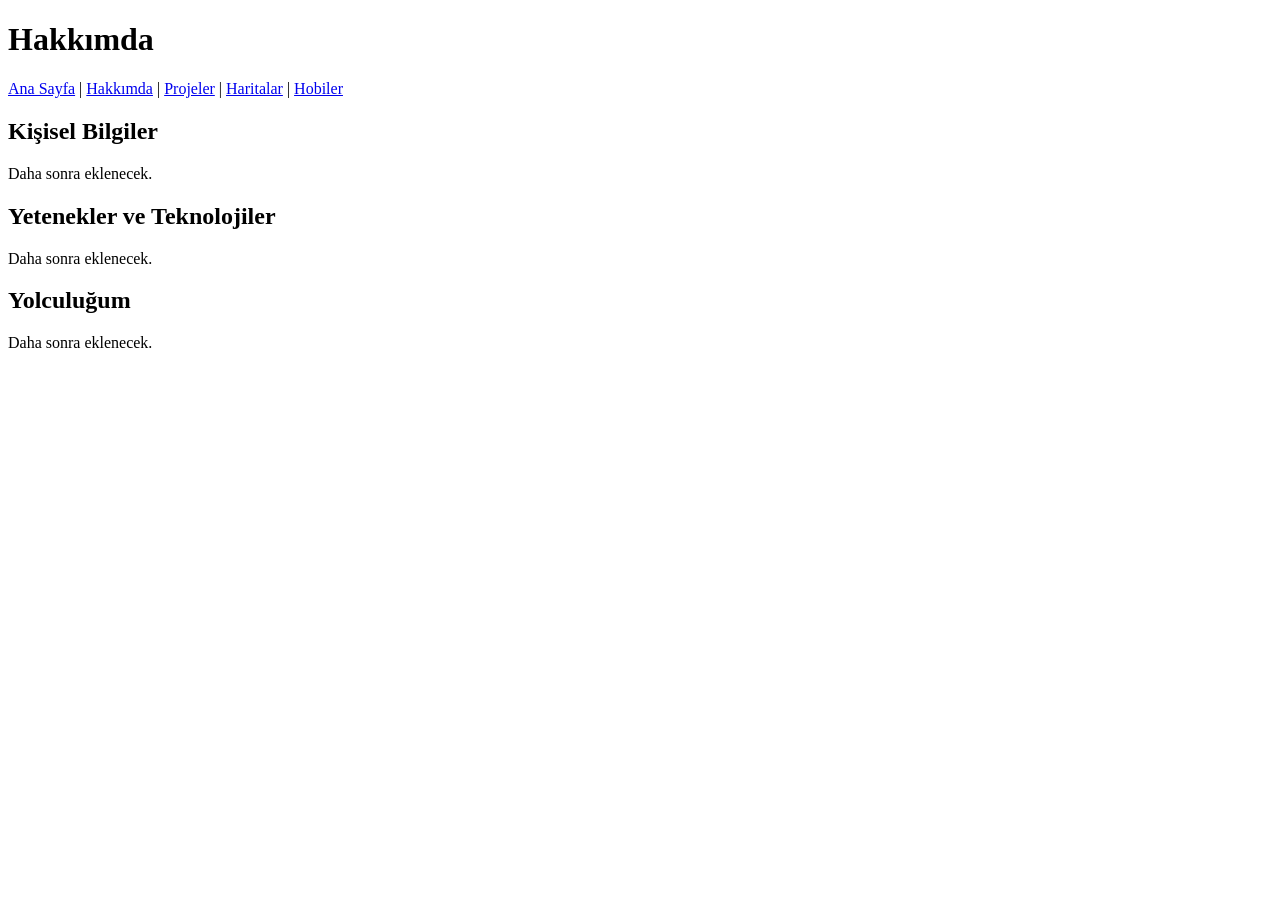
==== about.html @ f2628455 "Created the HTML structure for five pages" ====
<!DOCTYPE html>
<html lang="tr">
<head>
    <meta charset="UTF-8">
    <meta name="viewport" content="width=device-width, initial-scale=1.0">
    <title>Hakkımda</title>
</head>
<body>
    <header>
        <h1>Hakkımda</h1>
    </header>
    <nav aria-label="Ana menü">
    <a href="index.html">Ana Sayfa</a> |
    <a href="about.html">Hakkımda</a> |
    <a href="projects.html">Projeler</a> |
    <a href="maps.html">Haritalar</a> |
    <a href="hobbies.html">Hobiler</a>
</nav>

    <main>
        <section>
            <h2>Kişisel Bilgiler</h2>
            <p>Daha sonra eklenecek.</p>
        </section>

        <section>
            <h2>Yetenekler ve Teknolojiler</h2>
            <p>Daha sonra eklenecek.</p>
        </section>

        <section>
            <h2>Yolculuğum</h2>
            <p>Daha sonra eklenecek.</p>
        </section>
    </main>
</body>
</html>
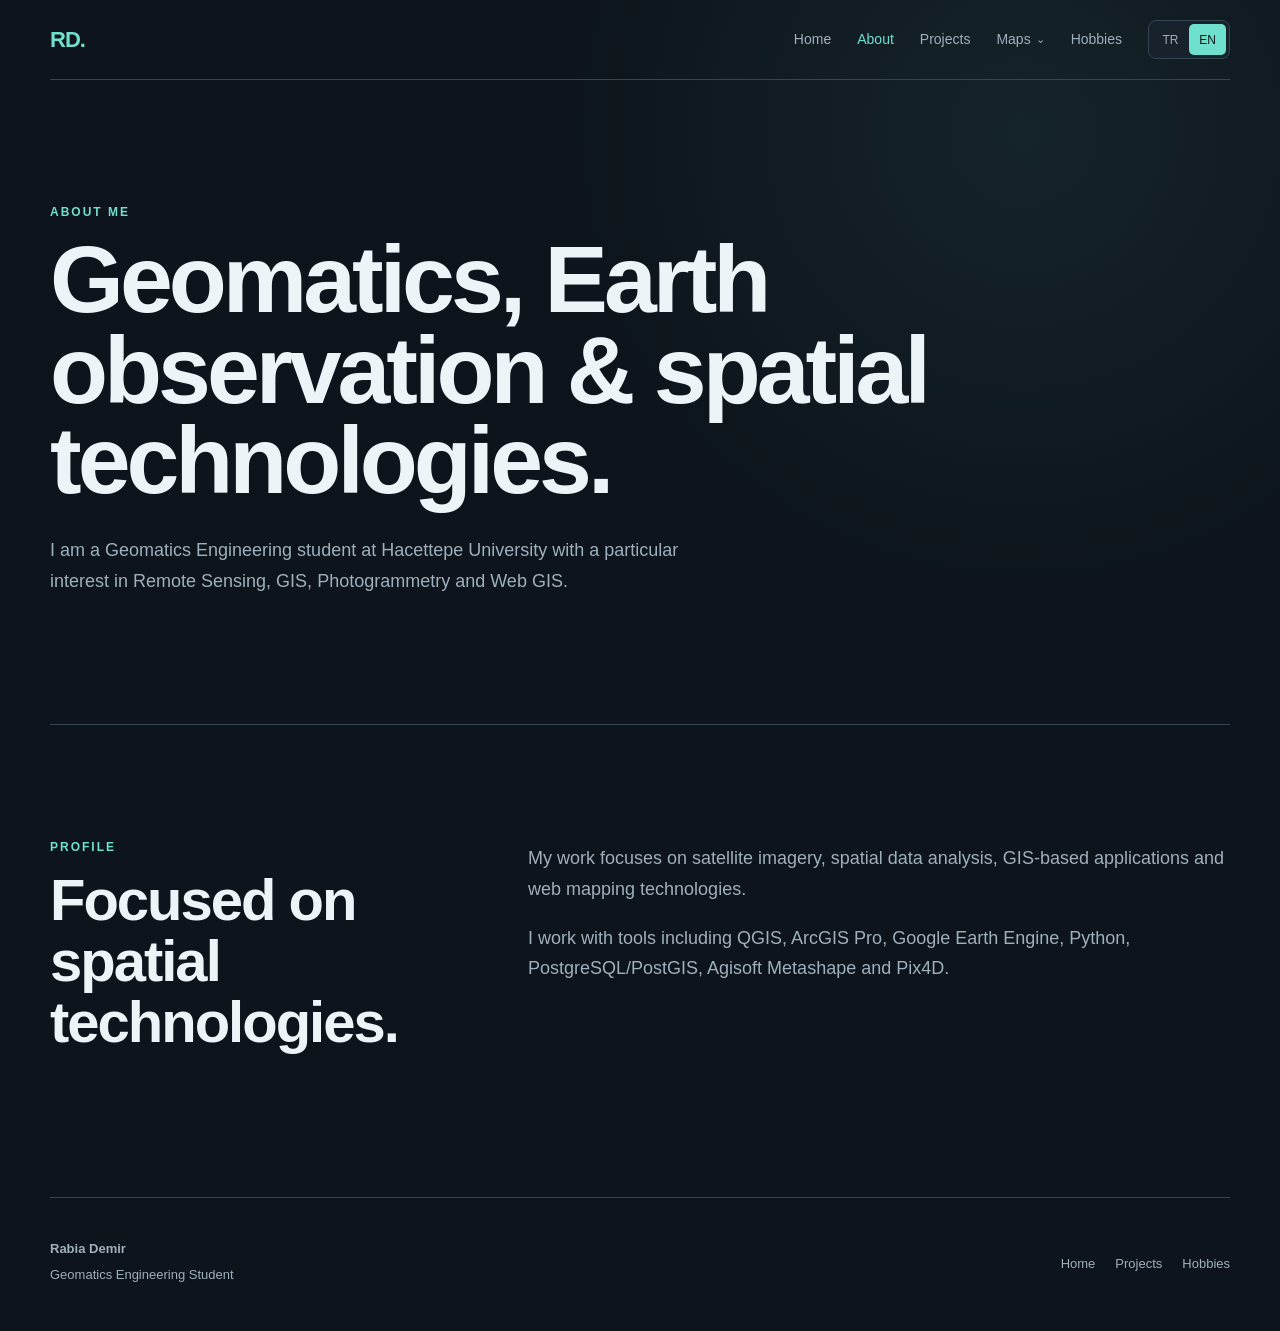
==== commit 413e71b3: "Day 2: complete bilingual portfolio, connect maps and document assignment requirements" ====
--- a/about.html
+++ b/about.html
@@ -1,37 +1,190 @@
 <!DOCTYPE html>
-<html lang="tr">
+<html lang="en">
+
 <head>
     <meta charset="UTF-8">
     <meta name="viewport" content="width=device-width, initial-scale=1.0">
-    <title>Hakkımda</title>
+
+    <title>About | Rabia Demir</title>
+
+    <link rel="stylesheet" href="style.css">
 </head>
+
 <body>
-    <header>
-        <h1>Hakkımda</h1>
-    </header>
-    <nav aria-label="Ana menü">
-    <a href="index.html">Ana Sayfa</a> |
-    <a href="about.html">Hakkımda</a> |
-    <a href="projects.html">Projeler</a> |
-    <a href="maps.html">Haritalar</a> |
-    <a href="hobbies.html">Hobiler</a>
-</nav>
 
-    <main>
-        <section>
-            <h2>Kişisel Bilgiler</h2>
-            <p>Daha sonra eklenecek.</p>
-        </section>
+<header class="navbar">
 
-        <section>
-            <h2>Yetenekler ve Teknolojiler</h2>
-            <p>Daha sonra eklenecek.</p>
-        </section>
+    <a href="index.html" class="logo">RD.</a>
 
-        <section>
-            <h2>Yolculuğum</h2>
-            <p>Daha sonra eklenecek.</p>
-        </section>
-    </main>
+    <div class="nav-right">
+
+        <nav class="main-nav">
+
+            <a
+                href="index.html"
+                data-tr="Ana Sayfa"
+                data-en="Home">
+                Home
+            </a>
+
+            <a
+                href="about.html" class="active" aria-current="page"
+                data-tr="Hakkımda"
+                data-en="About">
+                About
+            </a>
+
+            <a
+                href="projects.html"
+                data-tr="Projeler"
+                data-en="Projects">
+                Projects
+            </a>
+
+            <div class="dropdown">
+
+                <button
+                    class="dropdown-button"
+                    type="button"
+                    data-tr="Haritalar"
+                    data-en="Maps">
+                    Maps
+                </button>
+
+                <div class="dropdown-menu">
+                    <a href="leaflet.html">Leaflet</a>
+                    <a href="openlayers.html">OpenLayers</a>
+                </div>
+
+            </div>
+
+            <a
+                href="hobbies.html"
+                data-tr="Hobiler"
+                data-en="Hobbies">
+                Hobbies
+            </a>
+
+        </nav>
+
+        <div class="language-switch">
+
+            <button
+                id="tr-button"
+                type="button"
+                onclick="setLanguage('tr')">
+                TR
+            </button>
+
+            <button
+                id="en-button"
+                type="button"
+                onclick="setLanguage('en')">
+                EN
+            </button>
+
+        </div>
+
+    </div>
+
+</header>
+
+
+<main>
+
+    <section class="page-hero">
+
+        <p
+            class="section-label"
+            data-tr="HAKKIMDA"
+            data-en="ABOUT ME">
+            ABOUT ME
+        </p>
+
+        <h1 data-en="Geomatics, Earth observation &amp; spatial technologies." data-tr="Geomatik, yer gözlemi ve mekânsal teknolojiler.">Geomatics, Earth observation & spatial technologies.</h1>
+
+        <p
+            data-tr="Hacettepe Üniversitesi Geomatik Mühendisliği öğrencisiyim. Özellikle uzaktan algılama, CBS, fotogrametri ve Web GIS alanlarıyla ilgileniyorum."
+            data-en="I am a Geomatics Engineering student at Hacettepe University with a particular interest in Remote Sensing, GIS, Photogrammetry and Web GIS.">
+
+            I am a Geomatics Engineering student at Hacettepe University
+            with a particular interest in Remote Sensing, GIS,
+            Photogrammetry and Web GIS.
+
+        </p>
+
+    </section>
+
+
+    <section class="section">
+
+        <div class="about-grid">
+
+            <div>
+
+                <p
+                    class="section-label"
+                    data-tr="PROFİL"
+                    data-en="PROFILE">
+                    PROFILE
+                </p>
+
+                <h2
+                    class="section-title"
+                    data-tr="Mekânsal teknolojilere odaklanıyorum."
+                    data-en="Focused on spatial technologies.">
+                    Focused on spatial technologies.
+                </h2>
+
+            </div>
+
+
+            <div class="about-text">
+
+                <p
+                    data-tr="Çalışmalarımda uydu görüntüleri, mekânsal veri analizi, CBS tabanlı uygulamalar ve web haritalama teknolojilerini kullanıyorum."
+                    data-en="My work focuses on satellite imagery, spatial data analysis, GIS-based applications and web mapping technologies.">
+
+                    My work focuses on satellite imagery, spatial data
+                    analysis, GIS-based applications and web mapping technologies.
+
+                </p>
+
+                <p
+                    data-tr="QGIS, ArcGIS Pro, Google Earth Engine, Python, PostgreSQL/PostGIS, Agisoft Metashape ve Pix4D gibi araçlarla çalışıyorum."
+                    data-en="I work with tools including QGIS, ArcGIS Pro, Google Earth Engine, Python, PostgreSQL/PostGIS, Agisoft Metashape and Pix4D.">
+
+                    I work with tools including QGIS, ArcGIS Pro,
+                    Google Earth Engine, Python, PostgreSQL/PostGIS,
+                    Agisoft Metashape and Pix4D.
+
+                </p>
+
+            </div>
+
+        </div>
+
+    </section>
+
+</main>
+
+
+<footer>
+
+    <div>
+        <strong>Rabia Demir</strong>
+        <p data-en="Geomatics Engineering Student" data-tr="Geomatik Mühendisliği Öğrencisi">Geomatics Engineering Student</p>
+    </div>
+
+    <div class="footer-links">
+        <a href="index.html" data-en="Home" data-tr="Ana Sayfa">Home</a>
+        <a href="projects.html" data-en="Projects" data-tr="Projeler">Projects</a>
+        <a href="hobbies.html" data-en="Hobbies" data-tr="Hobiler">Hobbies</a>
+    </div>
+
+</footer>
+
+<script src="language.js"></script>
+
 </body>
 </html>
--- a/style.css
+++ b/style.css
@@ -0,0 +1,1352 @@
+:root {
+    --background: #0d141b;
+    --surface: #17222d;
+    --surface-light: #1d2b38;
+    --text: #edf4f8;
+    --muted: #9fb0bc;
+    --accent: #70e0ce;
+    --border: #344553;
+    --max-width: 1180px;
+}
+
+* {
+    box-sizing: border-box;
+}
+
+html {
+    scroll-behavior: smooth;
+}
+
+body {
+    margin: 0;
+    background:
+        radial-gradient(
+            circle at 80% 10%,
+            rgba(112, 224, 206, 0.08),
+            transparent 30%
+        ),
+        var(--background);
+    color: var(--text);
+    font-family:
+        -apple-system,
+        BlinkMacSystemFont,
+        "Segoe UI",
+        sans-serif;
+    line-height: 1.7;
+}
+
+a {
+    color: inherit;
+    text-decoration: none;
+}
+
+/* NAVBAR */
+
+.navbar {
+    width: min(calc(100% - 40px), var(--max-width));
+    margin: auto;
+    min-height: 80px;
+    display: flex;
+    justify-content: space-between;
+    align-items: center;
+    border-bottom: 1px solid var(--border);
+    position: relative;
+    z-index: 100;
+}
+
+.logo {
+    font-size: 22px;
+    font-weight: 800;
+    color: var(--accent);
+    letter-spacing: -1px;
+}
+
+nav {
+    display: flex;
+    gap: 28px;
+}
+
+nav a {
+    color: var(--muted);
+    font-size: 14px;
+    transition: 0.25s;
+}
+
+nav a:hover,
+nav a.active {
+    color: var(--accent);
+}
+
+/* MAIN */
+
+main {
+    width: 100%;
+}
+
+/* HERO */
+
+.hero {
+    width: min(calc(100% - 40px), var(--max-width));
+    min-height: calc(100vh - 80px);
+    margin: auto;
+    display: grid;
+    grid-template-columns: 1.5fr 0.8fr;
+    gap: 70px;
+    align-items: center;
+    padding: 80px 0;
+    animation: fadeUp 0.8s ease;
+}
+
+.eyebrow,
+.section-label {
+    color: var(--accent);
+    font-size: 12px;
+    letter-spacing: 2px;
+    font-weight: 700;
+    text-transform: uppercase;
+}
+
+.hero h1 {
+    margin: 14px 0 0;
+    font-size: clamp(56px, 8vw, 110px);
+    line-height: 0.94;
+    letter-spacing: -5px;
+}
+
+.hero h1 span {
+    display: block;
+    color: var(--accent);
+}
+
+.hero h2 {
+    font-size: clamp(18px, 2vw, 24px);
+    font-weight: 400;
+    color: var(--muted);
+    margin-top: 34px;
+}
+
+.hero-description {
+    max-width: 650px;
+    color: var(--muted);
+    font-size: 17px;
+}
+
+.hero-buttons {
+    display: flex;
+    flex-wrap: wrap;
+    gap: 14px;
+    margin-top: 35px;
+}
+
+/* BUTTONS */
+
+.button {
+    display: inline-flex;
+    justify-content: center;
+    align-items: center;
+    min-height: 48px;
+    padding: 0 24px;
+    border: 1px solid var(--border);
+    border-radius: 6px;
+    font-size: 14px;
+    transition: 0.25s;
+}
+
+.button.primary {
+    background: var(--accent);
+    border-color: var(--accent);
+    color: var(--background);
+    font-weight: 700;
+}
+
+.button.primary:hover {
+    transform: translateY(-3px);
+}
+
+.button.secondary:hover {
+    border-color: var(--accent);
+    color: var(--accent);
+}
+
+/* HERO CARD */
+
+.hero-card {
+    background:
+        linear-gradient(
+            145deg,
+            var(--surface),
+            var(--surface-light)
+        );
+    border: 1px solid var(--border);
+    border-radius: 16px;
+    padding: 40px;
+    position: relative;
+    overflow: hidden;
+}
+
+.hero-card::after {
+    content: "";
+    width: 180px;
+    height: 180px;
+    border: 1px solid var(--accent);
+    border-radius: 50%;
+    position: absolute;
+    right: -90px;
+    bottom: -90px;
+    opacity: 0.15;
+}
+
+.coordinate-decoration {
+    color: var(--accent);
+    font-family: monospace;
+    font-size: 12px;
+    margin-bottom: 60px;
+}
+
+.hero-card h3 {
+    margin-top: 0;
+    font-size: 24px;
+}
+
+.hero-card ul {
+    padding-left: 20px;
+    color: var(--muted);
+}
+
+/* SECTIONS */
+
+.section {
+    width: min(calc(100% - 40px), var(--max-width));
+    margin: auto;
+    padding: 100px 0;
+    border-top: 1px solid var(--border);
+}
+
+.section-title {
+    margin: 8px 0 45px;
+    font-size: clamp(34px, 5vw, 58px);
+    letter-spacing: -2px;
+    line-height: 1.05;
+}
+
+.section-text {
+    color: var(--muted);
+    max-width: 620px;
+}
+
+/* SKILLS */
+
+.skill-grid {
+    display: grid;
+    grid-template-columns: repeat(4, 1fr);
+    gap: 16px;
+}
+
+.skill-card {
+    min-height: 230px;
+    padding: 26px;
+    background: var(--surface);
+    border: 1px solid var(--border);
+    border-radius: 10px;
+    transition: 0.25s;
+}
+
+.skill-card:hover {
+    transform: translateY(-7px);
+    border-color: var(--accent);
+}
+
+.skill-card span {
+    color: var(--accent);
+    font-family: monospace;
+}
+
+.skill-card h3 {
+    margin-top: 40px;
+}
+
+.skill-card p {
+    color: var(--muted);
+    font-size: 14px;
+}
+
+/* PROJECT CARDS */
+
+.section-heading-row {
+    display: flex;
+    align-items: flex-end;
+    justify-content: space-between;
+    gap: 20px;
+}
+
+.text-link {
+    color: var(--accent);
+}
+
+.project-grid {
+    display: grid;
+    grid-template-columns: repeat(3, 1fr);
+    gap: 20px;
+}
+
+.project-card {
+    display: flex;
+    flex-direction: column;
+    min-height: 420px;
+    padding: 30px;
+    background: var(--surface);
+    border: 1px solid var(--border);
+    border-radius: 12px;
+    transition: 0.3s;
+}
+
+.project-card:hover {
+    transform: translateY(-8px);
+    border-color: var(--accent);
+}
+
+.project-number {
+    color: var(--muted);
+    font-family: monospace;
+    margin-bottom: 40px;
+}
+
+.project-tags {
+    display: flex;
+    gap: 8px;
+    flex-wrap: wrap;
+}
+
+.project-tags span,
+.technology-list span {
+    display: inline-block;
+    padding: 5px 10px;
+    border: 1px solid var(--border);
+    border-radius: 100px;
+    color: var(--accent);
+    font-size: 11px;
+}
+
+.project-card h3 {
+    margin: 20px 0 10px;
+    font-size: 24px;
+    line-height: 1.25;
+}
+
+.project-card p {
+    color: var(--muted);
+}
+
+.project-card a {
+    margin-top: auto;
+    color: var(--accent);
+}
+
+/* MAP SECTION */
+
+.map-section {
+    display: grid;
+    grid-template-columns: 1fr 1fr;
+    gap: 80px;
+}
+
+.map-link-grid {
+    display: grid;
+    gap: 14px;
+}
+
+.map-link-card {
+    display: flex;
+    justify-content: space-between;
+    align-items: center;
+    min-height: 100px;
+    padding: 22px;
+    border: 1px solid var(--border);
+    background: var(--surface);
+    transition: 0.25s;
+}
+
+.map-link-card:hover {
+    border-color: var(--accent);
+    transform: translateX(5px);
+}
+
+.map-link-card span {
+    color: var(--accent);
+}
+
+/* FOOTER */
+
+footer {
+    width: min(calc(100% - 40px), var(--max-width));
+    margin: auto;
+    padding: 40px 0;
+    border-top: 1px solid var(--border);
+    display: flex;
+    gap: 30px;
+    justify-content: space-between;
+    align-items: center;
+    color: var(--muted);
+    font-size: 13px;
+}
+
+footer p {
+    margin: 4px 0;
+}
+
+.footer-links {
+    display: flex;
+    gap: 20px;
+}
+
+.footer-links a:hover {
+    color: var(--accent);
+}
+
+/* PAGE HERO */
+
+.page-hero {
+    width: min(calc(100% - 40px), var(--max-width));
+    margin: auto;
+    padding: 110px 0;
+    animation: fadeUp 0.7s ease;
+}
+
+.page-hero h1 {
+    max-width: 900px;
+    margin: 10px 0 30px;
+    font-size: clamp(52px, 8vw, 95px);
+    line-height: 0.95;
+    letter-spacing: -4px;
+}
+
+.page-hero h1 span {
+    color: var(--accent);
+}
+
+.page-hero > p:last-child {
+    max-width: 680px;
+    color: var(--muted);
+    font-size: 18px;
+}
+
+/* ABOUT */
+
+.about-grid {
+    display: grid;
+    grid-template-columns: 0.7fr 1.3fr;
+    gap: 100px;
+}
+
+.about-text {
+    color: var(--muted);
+    font-size: 18px;
+}
+
+/* TIMELINE */
+
+.timeline {
+    display: grid;
+    gap: 0;
+}
+
+.timeline-item {
+    display: grid;
+    grid-template-columns: 220px 1fr;
+    gap: 50px;
+    padding: 35px 0;
+    border-top: 1px solid var(--border);
+}
+
+.timeline-date {
+    color: var(--accent);
+    font-family: monospace;
+}
+
+.timeline-subtitle,
+.project-location {
+    color: var(--accent);
+}
+
+.timeline-item p {
+    color: var(--muted);
+}
+
+/* EXPERIENCE */
+
+.experience-card {
+    display: grid;
+    grid-template-columns: 1fr 1.6fr;
+    gap: 70px;
+    padding: 40px;
+    background: var(--surface);
+    border: 1px solid var(--border);
+    border-radius: 12px;
+}
+
+.experience-date {
+    color: var(--accent);
+}
+
+.clean-list {
+    color: var(--muted);
+}
+
+/* TABLE */
+
+.skill-table-wrapper {
+    overflow-x: auto;
+}
+
+.skill-table {
+    width: 100%;
+    border-collapse: collapse;
+    background: var(--surface);
+}
+
+.skill-table th,
+.skill-table td {
+    padding: 20px;
+    border: 1px solid var(--border);
+    text-align: left;
+}
+
+.skill-table th {
+    color: var(--accent);
+    font-size: 12px;
+    letter-spacing: 1px;
+    text-transform: uppercase;
+}
+
+.skill-table td {
+    color: var(--muted);
+}
+
+/* DOWNLOAD CARD */
+
+.download-card {
+    display: flex;
+    align-items: center;
+    justify-content: space-between;
+    gap: 30px;
+    padding: 45px;
+    background: var(--surface);
+    border: 1px solid var(--border);
+    border-radius: 12px;
+}
+
+.download-card h2 {
+    margin: 5px 0;
+}
+
+/* PROJECT DETAIL */
+
+.project-detail {
+    display: grid;
+    grid-template-columns: 150px 1fr;
+    gap: 60px;
+}
+
+.project-index {
+    font-size: 60px;
+    color: var(--border);
+    font-weight: 800;
+}
+
+.project-detail-content {
+    max-width: 850px;
+}
+
+.project-detail h2 {
+    margin: 20px 0 4px;
+    font-size: clamp(36px, 5vw, 60px);
+    line-height: 1.05;
+    letter-spacing: -2px;
+}
+
+.project-detail-content > p {
+    color: var(--muted);
+}
+
+/* METRICS */
+
+.metrics-grid {
+    display: grid;
+    grid-template-columns: repeat(3, 1fr);
+    gap: 12px;
+    margin: 35px 0;
+}
+
+.metrics-grid > div {
+    padding: 20px;
+    border: 1px solid var(--border);
+    background: var(--surface);
+}
+
+.metrics-grid strong {
+    display: block;
+    color: var(--accent);
+    font-size: 23px;
+}
+
+.metrics-grid span {
+    color: var(--muted);
+    font-size: 12px;
+}
+
+/* METHOD */
+
+.method-box {
+    margin: 30px 0;
+    padding: 25px;
+    border-left: 3px solid var(--accent);
+    background: var(--surface);
+}
+
+.method-box p {
+    color: var(--muted);
+}
+
+/* TECHNOLOGY TAGS */
+
+.technology-list {
+    display: flex;
+    flex-wrap: wrap;
+    gap: 8px;
+    margin: 30px 0;
+}
+
+/* MAPS */
+
+.map-container-section {
+    position: relative;
+}
+
+#leaflet-map,
+#openlayers-map {
+    width: 100%;
+    height: 600px;
+    border: 1px solid var(--border);
+    border-radius: 12px;
+    overflow: hidden;
+}
+
+.map-info {
+    margin-top: 20px;
+    padding: 20px;
+    background: var(--surface);
+    border: 1px solid var(--border);
+}
+
+.map-info p {
+    color: var(--muted);
+}
+
+/* OPENLAYERS POPUP */
+
+.ol-popup {
+    position: absolute;
+    background: white;
+    color: #111;
+    box-shadow: 0 2px 12px rgba(0, 0, 0, 0.2);
+    padding: 15px;
+    border-radius: 8px;
+    border: 1px solid #cccccc;
+    bottom: 12px;
+    left: -50px;
+    min-width: 230px;
+}
+
+.ol-popup::after {
+    content: "";
+    position: absolute;
+    top: 100%;
+    left: 48px;
+    border: 10px solid transparent;
+    border-top-color: white;
+}
+
+.ol-popup-closer {
+    position: absolute;
+    right: 8px;
+    top: 5px;
+}
+
+.ol-popup-closer::after {
+    content: "×";
+}
+
+/* ANIMATION */
+
+@keyframes fadeUp {
+    from {
+        opacity: 0;
+        transform: translateY(20px);
+    }
+
+    to {
+        opacity: 1;
+        transform: translateY(0);
+    }
+}
+
+/* TABLET */
+
+@media (max-width: 900px) {
+    .navbar {
+        align-items: flex-start;
+        padding: 20px 0;
+        flex-direction: column;
+    }
+
+    nav {
+        width: 100%;
+        overflow-x: auto;
+        gap: 18px;
+        padding-bottom: 3px;
+    }
+
+    nav a {
+        white-space: nowrap;
+    }
+
+    .hero {
+        grid-template-columns: 1fr;
+        min-height: auto;
+    }
+
+    .hero h1 {
+        letter-spacing: -3px;
+    }
+
+    .skill-grid,
+    .project-grid {
+        grid-template-columns: 1fr 1fr;
+    }
+
+    .map-section,
+    .about-grid,
+    .experience-card {
+        grid-template-columns: 1fr;
+    }
+
+    .project-detail {
+        grid-template-columns: 1fr;
+    }
+
+    .project-index {
+        font-size: 40px;
+    }
+}
+
+/* MOBILE */
+
+@media (max-width: 620px) {
+    .skill-grid,
+    .project-grid,
+    .metrics-grid {
+        grid-template-columns: 1fr;
+    }
+
+    .timeline-item {
+        grid-template-columns: 1fr;
+        gap: 10px;
+    }
+
+    .download-card,
+    footer {
+        flex-direction: column;
+        align-items: flex-start;
+    }
+
+    #leaflet-map,
+    #openlayers-map {
+        height: 480px;
+    }
+}
+/* ========================================
+   HOBBIES
+======================================== */
+
+.hobbies-grid {
+    display: grid;
+    grid-template-columns: repeat(2, 1fr);
+    gap: 20px;
+    margin-top: 50px;
+}
+
+
+.hobby-card {
+    min-height: 330px;
+
+    padding: 32px;
+
+    background: var(--surface);
+
+    border: 1px solid var(--border);
+    border-radius: 12px;
+
+    position: relative;
+
+    transition:
+        transform 0.3s ease,
+        border-color 0.3s ease;
+}
+
+
+.hobby-card:hover {
+    transform: translateY(-7px);
+    border-color: var(--accent);
+}
+
+
+.hobby-number {
+    font-family: monospace;
+
+    color: var(--muted);
+
+    font-size: 12px;
+
+    margin-bottom: 45px;
+}
+
+
+.hobby-icon {
+    font-size: 30px;
+    margin-bottom: 18px;
+}
+
+
+.hobby-card h3 {
+    margin: 0 0 12px;
+
+    font-size: 25px;
+
+    letter-spacing: -0.5px;
+}
+
+
+.hobby-card p {
+    margin: 0;
+
+    color: var(--muted);
+
+    font-size: 14px;
+
+    max-width: 420px;
+}
+
+
+/* ========================================
+   NAVBAR RIGHT
+======================================== */
+
+.nav-right {
+    display: flex;
+    align-items: center;
+    gap: 28px;
+}
+
+
+.main-nav {
+    display: flex;
+    align-items: center;
+    gap: 28px;
+}
+
+
+.main-nav > a,
+.dropdown-button {
+    color: var(--muted);
+
+    font-size: 14px;
+
+    font-family: inherit;
+
+    border: 0;
+
+    background: transparent;
+
+    cursor: pointer;
+
+    padding: 0;
+
+    transition: 0.25s;
+}
+
+
+.main-nav > a:hover,
+.main-nav > a.active,
+.dropdown-button:hover {
+    color: var(--accent);
+}
+
+
+
+/* ========================================
+   MAP DROPDOWN
+======================================== */
+
+.dropdown {
+    position: relative;
+}
+
+
+.dropdown-button {
+    display: flex;
+    align-items: center;
+    gap: 6px;
+}
+
+
+.dropdown-button::after {
+    content: "⌄";
+
+    font-size: 12px;
+}
+
+
+.dropdown-menu {
+    position: absolute;
+
+    top: calc(100% + 15px);
+    left: 50%;
+
+    transform:
+        translateX(-50%)
+        translateY(8px);
+
+    width: 170px;
+
+    padding: 8px;
+
+    background: var(--surface);
+
+    border: 1px solid var(--border);
+
+    border-radius: 10px;
+
+    opacity: 0;
+    visibility: hidden;
+
+    pointer-events: none;
+
+    transition: 0.2s ease;
+
+    z-index: 500;
+}
+
+
+.dropdown:hover .dropdown-menu,
+.dropdown:focus-within .dropdown-menu {
+
+    opacity: 1;
+
+    visibility: visible;
+
+    pointer-events: auto;
+
+    transform:
+        translateX(-50%)
+        translateY(0);
+}
+
+
+.dropdown-menu a {
+    display: block;
+
+    padding: 10px 12px;
+
+    border-radius: 6px;
+
+    color: var(--muted);
+
+    font-size: 13px;
+}
+
+
+.dropdown-menu a:hover {
+    color: var(--accent);
+
+    background: var(--surface-light);
+}
+
+
+
+/* ========================================
+   LANGUAGE SWITCH
+======================================== */
+
+.language-switch {
+
+    display: flex;
+
+    padding: 4px;
+
+    border: 1px solid var(--border);
+
+    border-radius: 8px;
+
+    background: var(--surface);
+}
+
+
+.language-switch button {
+
+    border: 0;
+
+    background: transparent;
+
+    color: var(--muted);
+
+    padding: 6px 9px;
+
+    border-radius: 5px;
+
+    font-size: 12px;
+
+    font-family: inherit;
+
+    cursor: pointer;
+
+    transition: 0.2s;
+}
+
+
+.language-switch button:hover,
+.language-switch button.active {
+
+    background: var(--accent);
+
+    color: var(--background);
+}
+
+
+
+/* ========================================
+   HOBBIES RESPONSIVE
+======================================== */
+
+@media (max-width: 900px) {
+
+    .hobbies-grid {
+        grid-template-columns: 1fr;
+    }
+
+
+    .nav-right {
+        width: 100%;
+
+        align-items: flex-start;
+
+        flex-direction: column;
+
+        gap: 16px;
+    }
+
+
+    .main-nav {
+
+        width: 100%;
+
+        overflow-x: auto;
+
+        gap: 20px;
+
+        padding-bottom: 4px;
+    }
+
+}
+
+
+@media (max-width: 620px) {
+
+    .hobby-card {
+        min-height: auto;
+
+        padding: 25px;
+    }
+
+}
+/* =====================================
+   FINAL NAVIGATION
+===================================== */
+
+.nav-right {
+    display: flex;
+    align-items: center;
+    gap: 26px;
+}
+
+.main-nav {
+    display: flex;
+    align-items: center;
+    gap: 26px;
+}
+
+.main-nav > a,
+.dropdown-button {
+    color: var(--muted);
+    font-family: inherit;
+    font-size: 14px;
+
+    background: none;
+    border: 0;
+
+    padding: 0;
+
+    cursor: pointer;
+
+    transition: color 0.2s ease;
+}
+
+.main-nav > a:hover,
+.main-nav > a.active,
+.dropdown-button:hover {
+    color: var(--accent);
+}
+
+
+/* MAP DROPDOWN */
+
+.dropdown {
+    position: relative;
+}
+
+.dropdown-button {
+    display: flex;
+    align-items: center;
+    gap: 5px;
+}
+
+.dropdown-button::after {
+    content: "⌄";
+    font-size: 11px;
+}
+
+.dropdown-menu {
+    position: absolute;
+
+    top: calc(100% + 14px);
+    left: 50%;
+
+    transform:
+        translateX(-50%)
+        translateY(8px);
+
+    min-width: 165px;
+
+    background: var(--surface);
+
+    border: 1px solid var(--border);
+    border-radius: 10px;
+
+    padding: 7px;
+
+    opacity: 0;
+    visibility: hidden;
+    pointer-events: none;
+
+    transition: 0.2s ease;
+
+    z-index: 999;
+}
+
+.dropdown:hover .dropdown-menu,
+.dropdown:focus-within .dropdown-menu {
+    opacity: 1;
+    visibility: visible;
+    pointer-events: auto;
+
+    transform:
+        translateX(-50%)
+        translateY(0);
+}
+
+.dropdown-menu a {
+    display: block;
+
+    padding: 9px 12px;
+
+    color: var(--muted);
+
+    border-radius: 6px;
+
+    font-size: 13px;
+}
+
+.dropdown-menu a:hover {
+    color: var(--accent);
+    background: var(--surface-light);
+}
+
+
+/* LANGUAGE */
+
+.language-switch {
+    display: flex;
+
+    padding: 3px;
+
+    background: var(--surface);
+
+    border: 1px solid var(--border);
+    border-radius: 8px;
+}
+
+.language-switch button {
+    min-width: 37px;
+    height: 31px;
+
+    padding: 0 8px;
+
+    border: 0;
+    border-radius: 5px;
+
+    background: transparent;
+
+    color: var(--muted);
+
+    font-family: inherit;
+    font-size: 12px;
+
+    cursor: pointer;
+}
+
+.language-switch button:hover {
+    color: var(--accent);
+}
+
+.language-switch button.active {
+    background: var(--accent);
+    color: var(--background);
+}
+
+
+/* HOBBIES */
+
+.hobbies-grid {
+    display: grid;
+
+    grid-template-columns:
+        repeat(2, minmax(0, 1fr));
+
+    gap: 20px;
+
+    margin-top: 45px;
+}
+
+.hobby-card {
+    min-height: 320px;
+
+    padding: 30px;
+
+    background: var(--surface);
+
+    border: 1px solid var(--border);
+    border-radius: 12px;
+
+    transition:
+        transform 0.25s ease,
+        border-color 0.25s ease;
+}
+
+.hobby-card:hover {
+    transform: translateY(-6px);
+    border-color: var(--accent);
+}
+
+.hobby-number {
+    display: block;
+
+    margin-bottom: 42px;
+
+    color: var(--muted);
+
+    font-family: monospace;
+    font-size: 12px;
+}
+
+.hobby-icon {
+    margin-bottom: 15px;
+
+    font-size: 28px;
+}
+
+.hobby-card h3 {
+    margin: 0 0 12px;
+
+    font-size: 24px;
+}
+
+.hobby-card p {
+    margin: 0;
+
+    color: var(--muted);
+
+    font-size: 14px;
+}
+
+
+/* RESPONSIVE */
+
+@media (max-width: 900px) {
+
+    .nav-right {
+        width: 100%;
+
+        flex-direction: column;
+        align-items: flex-start;
+
+        gap: 16px;
+    }
+
+    .main-nav {
+        width: 100%;
+
+        overflow-x: auto;
+
+        padding-bottom: 5px;
+    }
+
+    .main-nav > a,
+    .dropdown-button {
+        white-space: nowrap;
+    }
+
+    .hobbies-grid {
+        grid-template-columns: 1fr;
+    }
+
+}
+
+
+@media (max-width: 620px) {
+
+    .main-nav {
+        gap: 18px;
+    }
+
+    .hobby-card {
+        min-height: auto;
+        padding: 24px;
+    }
+
+}
+/* Accessible navigation and narrow screens */
+.main-nav { overflow: visible; flex-wrap: wrap; }
+.dropdown-menu { top: 100%; }
+.dropdown.is-open .dropdown-menu { opacity: 1; visibility: visible; pointer-events: auto; transform: translateX(-50%); }
+.skill-table img { display: block; width: 300px; max-width: 100%; height: auto; }
+.skill-table caption { text-align: left; font-size: 1.4rem; padding-bottom: 16px; }
+:focus-visible { outline: 2px solid var(--accent); outline-offset: 4px; }
+@media (max-width: 900px) {
+  .navbar { position: relative; align-items: flex-start; padding: 18px 0; gap: 16px; }
+  .nav-right { min-width: 0; }
+  .main-nav { overflow: visible; flex-wrap: wrap; gap: 16px; }
+  .dropdown-menu { left: 0; transform: none; }
+  .dropdown:hover .dropdown-menu, .dropdown:focus-within .dropdown-menu, .dropdown.is-open .dropdown-menu { transform: none; }
+}
+@media (prefers-reduced-motion: reduce) {
+  *, *::before, *::after { animation: none !important; transition: none !important; scroll-behavior: auto !important; }
+}
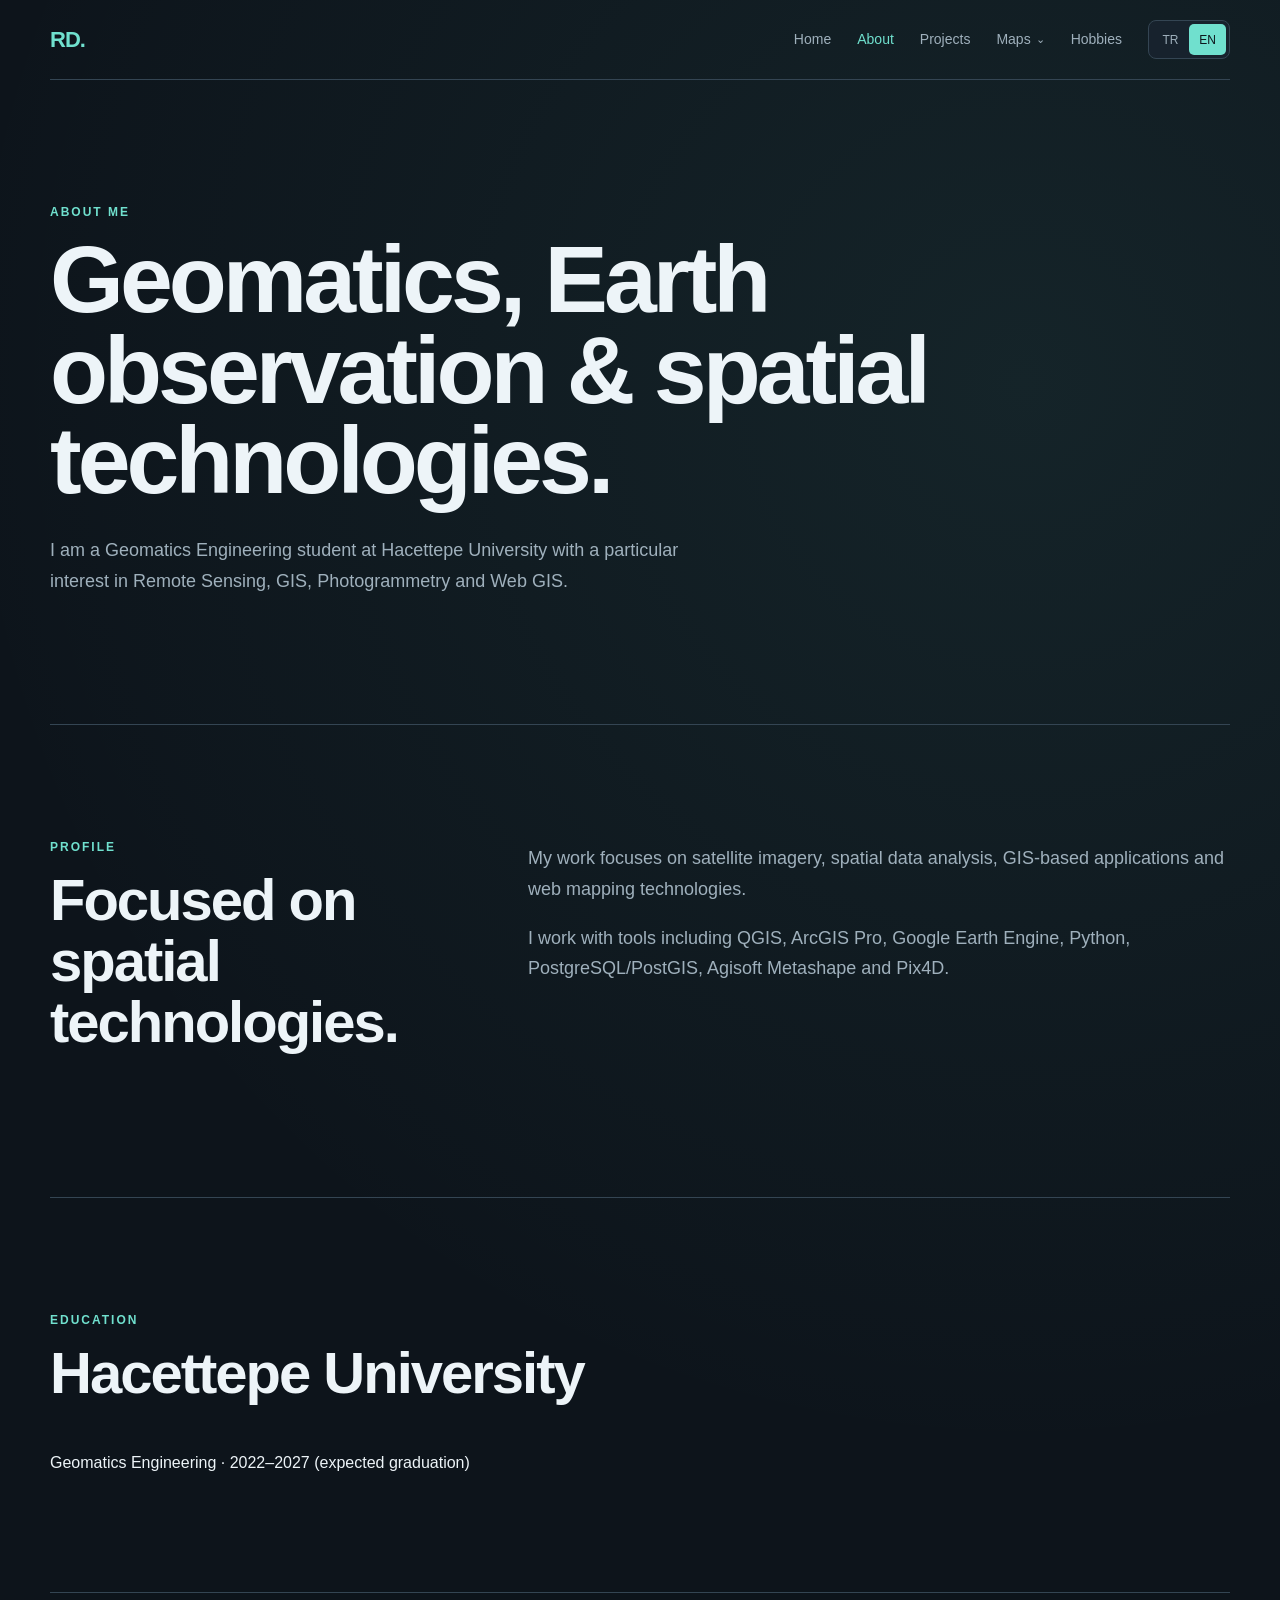
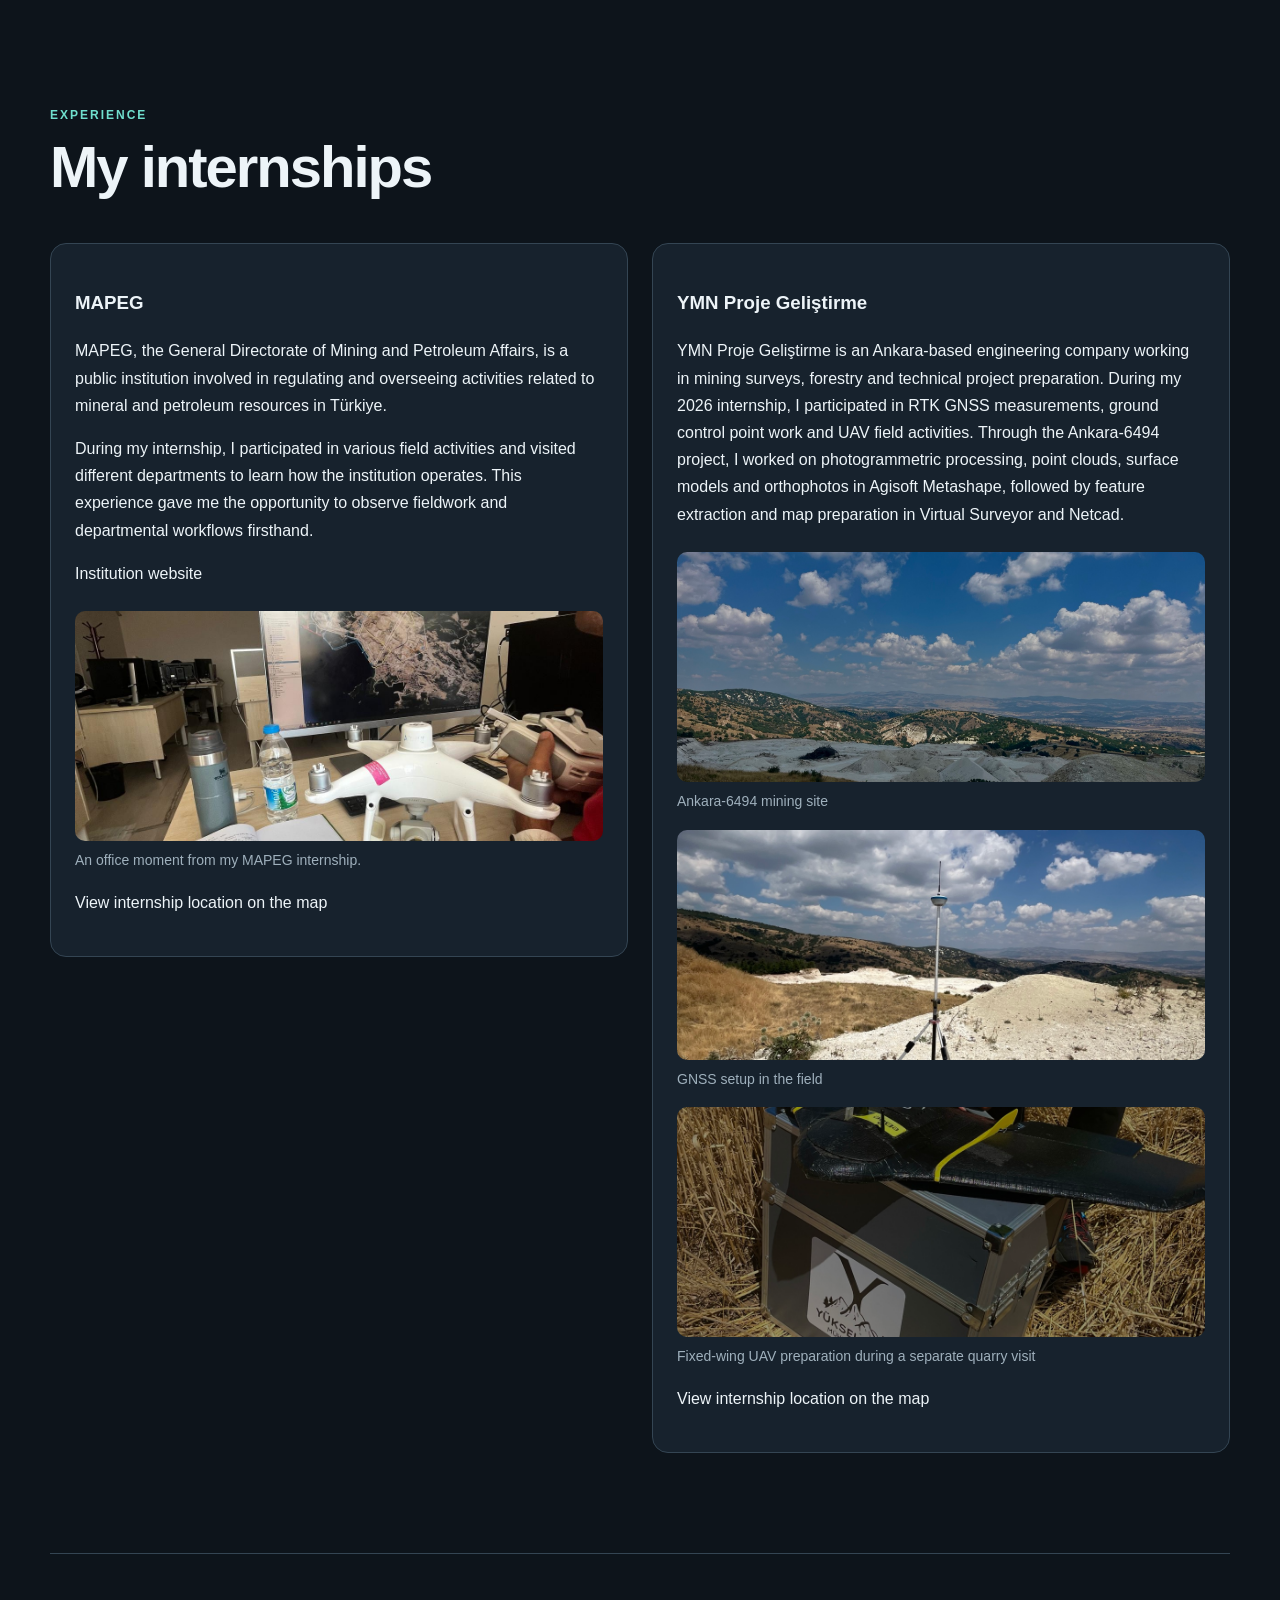
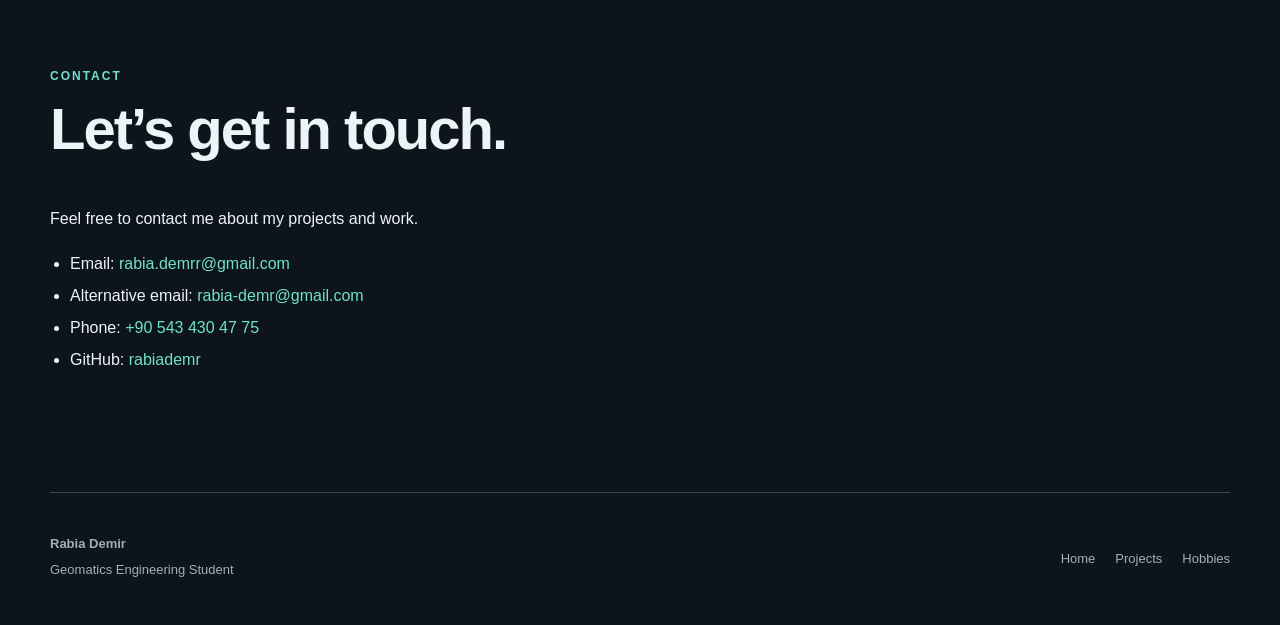
==== commit f40be996: "Add internship profiles and map photos, expand hobbies and improve navigation" ====
--- a/about.html
+++ b/about.html
@@ -52,8 +52,8 @@
                 </button>
 
                 <div class="dropdown-menu">
-                    <a href="leaflet.html">Leaflet</a>
-                    <a href="openlayers.html">OpenLayers</a>
+                    <a href="leaflet.html" data-tr="Favori Mekânlarım" data-en="My Favorite Places">My Favorite Places</a>
+                    <a href="openlayers.html" data-tr="Proje Haritası" data-en="Project Map">Project Map</a>
                 </div>
 
             </div>
@@ -166,6 +166,32 @@
 
     </section>
 
+
+<section class="section" aria-labelledby="education-heading">
+ <p class="section-label" data-tr="EĞİTİM" data-en="EDUCATION">EDUCATION</p>
+ <h2 id="education-heading" class="section-title" data-tr="Hacettepe Üniversitesi" data-en="Hacettepe University">Hacettepe University</h2>
+ <p data-tr="Geomatik Mühendisliği · 2022–2027 (beklenen mezuniyet)" data-en="Geomatics Engineering · 2022–2027 (expected graduation)">Geomatics Engineering · 2022–2027 (expected graduation)</p>
+</section>
+<section class="section" aria-labelledby="internships-heading">
+ <p class="section-label" data-tr="DENEYİM" data-en="EXPERIENCE">EXPERIENCE</p>
+ <h2 id="internships-heading" class="section-title" data-tr="Staj deneyimlerim" data-en="My internships">My internships</h2>
+ <div class="about-experience-grid">
+  <article id="mapeg-internship" class="about-experience-card"><h3>MAPEG</h3><p data-tr="MAPEG (Maden ve Petrol İşleri Genel Müdürlüğü), Türkiye’de maden ve petrol kaynaklarına ilişkin faaliyetlerin düzenlenmesi ve denetlenmesi alanında çalışan bir kamu kurumudur." data-en="MAPEG, the General Directorate of Mining and Petroleum Affairs, is a public institution involved in regulating and overseeing activities related to mineral and petroleum resources in Türkiye.">MAPEG, the General Directorate of Mining and Petroleum Affairs, is a public institution involved in regulating and overseeing activities related to mineral and petroleum resources in Türkiye.</p><p data-tr="Stajım boyunca çeşitli arazi çalışmalarına katıldım ve farklı birimleri ziyaret ederek kurumun işleyişini tanıdım. Bu deneyim, saha çalışmalarını ve farklı birimlerin çalışma süreçlerini yerinde gözlemlememi sağladı." data-en="During my internship, I participated in various field activities and visited different departments to learn how the institution operates. This experience gave me the opportunity to observe fieldwork and departmental workflows firsthand.">During my internship, I participated in various field activities and visited different departments to learn how the institution operates. This experience gave me the opportunity to observe fieldwork and departmental workflows firsthand.</p><a href="https://mapeg.gov.tr/" target="_blank" rel="noopener" data-tr="Kurumun web sitesi" data-en="Institution website">Institution website</a><div class="internship-gallery"><figure><img src="assets/images/mapeg-internship.jpeg" alt="Office experience during my MAPEG internship, with a drone and mapping software" width="1200" height="1600" loading="lazy"><figcaption data-tr="MAPEG stajımdan bir ofis anı." data-en="An office moment from my MAPEG internship.">An office moment from my MAPEG internship.</figcaption></figure></div><p><a href="openlayers.html#mapeg" data-tr="Staj konumunu haritada gör" data-en="View internship location on the map">View internship location on the map</a></p></article>
+  <article id="ymn-internship" class="about-experience-card"><h3>YMN Proje Geliştirme</h3><p data-tr="YMN Proje Geliştirme, maden haritacılığı, ormancılık ve teknik proje üretimi alanlarında çalışan Ankara merkezli bir mühendislik şirketidir. 2026 stajımda RTK GNSS ölçüleri, yer kontrol noktaları ve İHA saha çalışmalarına katıldım. Ankara-6494 projesinde Agisoft Metashape ile fotogrametrik veri işleme, nokta bulutu, yüzey modeli ve ortofoto üretimi; Virtual Surveyor ve Netcad ile detay çıkarımı ve harita hazırlama süreçleri üzerinde çalıştım." data-en="YMN Proje Geliştirme is an Ankara-based engineering company working in mining surveys, forestry and technical project preparation. During my 2026 internship, I participated in RTK GNSS measurements, ground control point work and UAV field activities. Through the Ankara-6494 project, I worked on photogrammetric processing, point clouds, surface models and orthophotos in Agisoft Metashape, followed by feature extraction and map preparation in Virtual Surveyor and Netcad.">YMN Proje Geliştirme is an Ankara-based engineering company working in mining surveys, forestry and technical project preparation. During my 2026 internship, I participated in RTK GNSS measurements, ground control point work and UAV field activities. Through the Ankara-6494 project, I worked on photogrammetric processing, point clouds, surface models and orthophotos in Agisoft Metashape, followed by feature extraction and map preparation in Virtual Surveyor and Netcad.</p><div class="internship-gallery"><figure><a href="assets/images/ymn-field.jpg" target="_blank" rel="noopener"><img src="assets/images/ymn-field.jpg" alt="Ankara-6494 mining site" loading="lazy" width="800" height="600"></a><figcaption data-tr="Ankara-6494 maden sahası" data-en="Ankara-6494 mining site">Ankara-6494 mining site</figcaption></figure><figure><a href="assets/images/ymn-gnss.jpg" target="_blank" rel="noopener"><img src="assets/images/ymn-gnss.jpg" alt="GNSS setup in the field" loading="lazy" width="800" height="600"></a><figcaption data-tr="Sahada GNSS kurulumu" data-en="GNSS setup in the field">GNSS setup in the field</figcaption></figure><figure><a href="assets/images/ymn-uav.jpeg" target="_blank" rel="noopener"><img src="assets/images/ymn-uav.jpeg" alt="Fixed-wing UAV preparation during a separate quarry visit" loading="lazy" width="800" height="600"></a><figcaption data-tr="Ayrı ocak ziyaretinde sabit kanatlı İHA hazırlığı" data-en="Fixed-wing UAV preparation during a separate quarry visit">Fixed-wing UAV preparation during a separate quarry visit</figcaption></figure></div><p><a href="openlayers.html#ymn" data-tr="Staj konumunu haritada gör" data-en="View internship location on the map">View internship location on the map</a></p></article>
+ </div>
+</section>
+<section class="section" aria-labelledby="contact-heading">
+ <p class="section-label" data-tr="İLETİŞİM" data-en="CONTACT">CONTACT</p>
+ <h2 id="contact-heading" class="section-title" data-tr="İletişime geçelim." data-en="Let’s get in touch.">Let’s get in touch.</h2>
+ <p data-tr="Projelerim ve çalışmalarım hakkında benimle iletişime geçebilirsin." data-en="Feel free to contact me about my projects and work.">Feel free to contact me about my projects and work.</p>
+ <ul class="about-contact-list">
+  <li><span data-tr="E-posta" data-en="Email">Email</span>: <a href="mailto:rabia.demrr@gmail.com">rabia.demrr@gmail.com</a></li>
+  <li><span data-tr="Diğer e-posta" data-en="Alternative email">Alternative email</span>: <a href="mailto:rabia-demr@gmail.com">rabia-demr@gmail.com</a></li>
+  <li><span data-tr="Telefon" data-en="Phone">Phone</span>: <a href="tel:+905434304775">+90 543 430 47 75</a></li>
+  <li>GitHub: <a href="https://github.com/rabiademr" target="_blank" rel="noopener">rabiademr</a></li>
+ </ul>
+</section>
+
 </main>
 
 
--- a/style.css
+++ b/style.css
@@ -1350,3 +1350,63 @@
 @media (prefers-reduced-motion: reduce) {
   *, *::before, *::after { animation: none !important; transition: none !important; scroll-behavior: auto !important; }
 }
+
+.place-card { display:grid; grid-template-columns:minmax(0,1fr) minmax(0,1fr); gap:32px; padding:24px; background:var(--surface); border:1px solid var(--border); border-radius:16px; align-items:center; }
+.place-card > img { width:100%; height:420px; object-fit:cover; border-radius:10px; }
+.place-card .button { margin:8px 8px 0 0; }
+.place-popup img { width:100%; height:190px; object-fit:cover; border-radius:8px; }
+.place-popup { color:#17222d; }
+.place-popup a { text-decoration:underline; }
+#show-gym { margin-bottom:16px; cursor:pointer; }
+@media(max-width:620px) { .place-card { grid-template-columns:1fr; padding:16px; } .place-card > img { height:320px; } }
+
+.place-card > img.portrait-place { object-position: center 35%; }
+.place-address { color:var(--muted); font-size:14px; }
+#show-rolls { margin:0 0 16px 8px; cursor:pointer; }
+
+.place-card > img.portrait-place { height:auto; max-height:600px; object-fit:contain; }
+.place-popup img[src$="rollsnsmiles.jpeg"] { height:240px; object-fit:contain; }
+
+.place-map-buttons { display:flex; flex-wrap:wrap; gap:10px; margin-bottom:16px; }
+#favorite-places, #favorite-places article { scroll-margin-top:100px; }
+
+.project-map-tools { display:flex; flex-wrap:wrap; align-items:center; gap:16px; margin-bottom:20px; }
+.project-map-tools label { display:flex; align-items:center; gap:8px; }
+.project-map-tools input { accent-color:var(--accent); width:18px; height:18px; }
+.map-legend { display:flex; flex-wrap:wrap; align-items:center; gap:12px; color:var(--muted); font-size:14px; }
+.legend-aoi { width:24px; height:15px; border:2px solid #70e0ce; background:#70e0ce33; }
+.legend-marker { width:12px; height:12px; border-radius:50%; background:#f4b56b; }
+.project-map-cards { display:grid; grid-template-columns:minmax(0,1fr) minmax(0,1fr); gap:24px; }
+.map-project-card { padding:28px; border:1px solid var(--border); background:var(--surface); border-radius:14px; }
+.map-project-card img { display:block; width:100%; margin:20px 0; border-radius:8px; }
+.ol-popup { max-width:280px; color:#17222d; }
+.ol-popup a { color:#12665b; text-decoration:underline; }
+.ol-popup p { margin:10px 0; }
+@media(max-width:700px) { .project-map-cards { grid-template-columns:1fr; } .map-project-card { padding:20px; } }
+
+.analysis-controls { display:flex; flex-wrap:wrap; gap:20px; padding:20px; background:var(--surface); border:1px solid var(--border); border-radius:12px; }
+.analysis-controls label { display:flex; flex-wrap:wrap; align-items:center; gap:10px; }
+.analysis-controls select { background:var(--background); color:var(--text); border:1px solid var(--border); padding:10px; border-radius:6px; max-width:100%; }
+.analysis-controls input { accent-color:#ffc947; }
+.analysis-summary { display:flex; flex-wrap:wrap; gap:24px; align-items:center; }
+.analysis-summary strong { color:#ffc947; margin-left:8px; }
+.legend-crop { display:inline-block; width:12px; height:12px; background:#ffc947; }
+.map-data-note { font-size:14px; color:var(--muted); max-width:950px; }
+#raster-load-status { color:#ffc947; }
+@media(max-width:620px) { .analysis-controls { padding:14px; } .analysis-controls label { width:100%; } .analysis-controls select { width:100%; } }
+
+.about-experience-grid { align-items:start; display:grid; grid-template-columns:repeat(2,minmax(0,1fr)); gap:24px; }
+.about-experience-card { padding:24px; border:1px solid var(--border); border-radius:16px; background:var(--surface); }
+.about-contact-list { padding-left:20px; line-height:2; }
+.about-contact-list a { color:var(--accent); overflow-wrap:anywhere; }
+@media(max-width:620px) { .about-experience-grid { grid-template-columns:1fr; } }
+
+.internship-gallery { display:grid; gap:16px; margin-top:24px; }
+.internship-gallery figure { margin:0; }
+.internship-gallery img { display:block; width:100%; height:230px; object-fit:cover; border-radius:10px; }
+.internship-gallery figcaption { font-size:14px; color:var(--muted); padding-top:8px; }
+.internship-popup-photo { display:block; width:100%; max-height:120px; object-fit:cover; border-radius:8px; margin:12px 0; }
+#ol-popup-content { max-height:220px; overflow-y:auto; }
+.ol-popup { width:280px; max-width:calc(100vw - 100px); }
+
+.hobby-photo { display: block; width: 100%; height: 280px; object-fit: cover; border-radius: 12px; margin: 28px 0 20px; }
